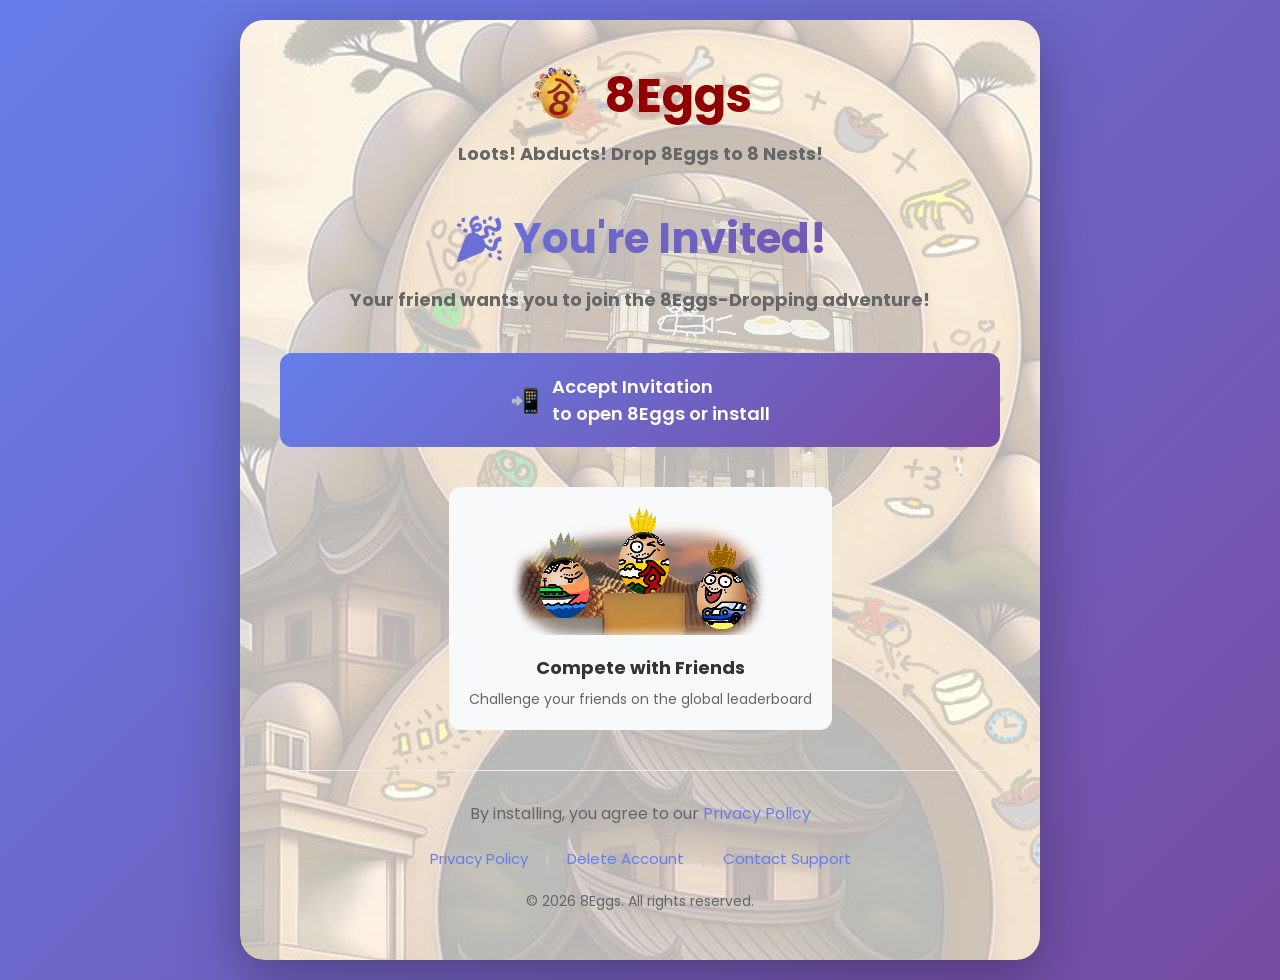
==== index.html @ 842ed227 "Update index.html" ====
<!DOCTYPE html>
<html lang="en">
<head>
    <meta charset="UTF-8">
    <meta name="viewport" content="width=device-width, initial-scale=1.0">
    <title>🎮 8 Eggs - Friend Invite</title>
    <link rel="stylesheet" href="style.css">
    <link rel="preconnect" href="https://fonts.googleapis.com">
    <link rel="preconnect" href="https://fonts.gstatic.com" crossorigin>
    <link href="https://fonts.googleapis.com/css2?family=Poppins:wght@400;500;600;700&display=swap" rel="stylesheet">
</head>
<!-- Custom Alert Modal -->
<div id="customAlert" style="display: none; position: fixed; top: 0; left: 0; width: 100%; height: 100%; background: rgba(0,0,0,0.5); z-index: 1000; justify-content: center; align-items: center;">
    <div style="background: white; padding: 30px; border-radius: 15px; text-align: center; max-width: 300px; box-shadow: 0 10px 30px rgba(0,0,0,0.3);">
        <p style="font-size: 18px; margin-bottom: 20px; color: #333;">Please install 8Eggs first!</p>
        <button onclick="hideCustomAlert()" style="background: #667eea; color: white; border: none; padding: 12px 24px; border-radius: 8px; font-size: 16px; cursor: pointer;">OK</button>
    </div>
</div>
<body>
    <div class="container">
        <div class="header">
            <div class="logo">
                <img src="8eggsSplash.png" alt="8Eggs" class="logo-image">
                <span>8Eggs</span>
            </div>
            <div class="tagline">Loots! Abducts! Drop 8Eggs to 8 Nests!</div>
        </div>
        
        <div class="hero">
            <h1>🎉 You're Invited!</h1>
            <p class="subtitle">Your friend wants you to join the 8Eggs-Dropping adventure!</p>
        </div>
        
        <div class="actions">
            <a href="https://play.google.com/store/apps/details?id=com.eighteggs.eighteggs" 
               class="btn btn-primary" id="installBtn">
                <span class="btn-icon">📲</span>
                <span class="btn-text">Accept Invitation<br>to open 8Eggs or install</span>
            </a>
        </div>
        
        <div class="features">
            <div class="feature">
                <img src="Rank_image.png" alt="Rank" class="feature-icon">
                <h3>Compete with Friends</h3>
                <p>Challenge your friends on the global leaderboard</p>
            </div>
        </div>
        
        <div class="footer">
            <p>By installing, you agree to our <a href="/privacy/">Privacy Policy</a></p>
    
            <div class="footer-links">
                <a href="/privacy/">Privacy Policy</a>
                <span class="separator">|</span>
                <a href="/delete-account/">Delete Account</a>
                <span class="separator">|</span>
                <a href="mailto:eighteggs702@gmail.com">Contact Support</a>
            </div>
    
            <p class="copyright">© 2026 8Eggs. All rights reserved.</p>
        </div>
    </div>
    
    <script src="script.js"></script>
</body>

</html>
---- style.css ----
* {
    margin: 0;
    padding: 0;
    box-sizing: border-box;
}

body {
    font-family: 'Poppins', sans-serif;
    background: linear-gradient(135deg, #667eea 0%, #764ba2 100%);
    min-height: 100vh;
    display: flex;
    justify-content: center;
    align-items: center;
    padding: 20px;
}

.container {
    max-width: 800px;
    width: 100%;
    background: 
        url('web_bkgrd_eggtown.jpg') center/cover no-repeat,
        white;
    border-radius: 24px;
    box-shadow: 0 20px 60px rgba(0, 0, 0, 0.3);
    overflow: hidden;
    padding: 40px;
    position: relative;
}

/* Add overlay for better text readability */
.container::before {
    content: '';
    position: absolute;
    top: 0;
    left: 0;
    right: 0;
    bottom: 0;
    background: rgba(255, 255, 255, 0.7);
    z-index: 1;
    border-radius: 24px;
}

/* Make sure content appears above overlay */
.container > * {
    position: relative;
    z-index: 2;
}

.header {
    text-align: center;
    margin-bottom: 40px;
}

.logo {
    display: flex;
    align-items: center;
    justify-content: center;
    gap: 15px;
    margin-bottom: 8px;
}

.logo img {
    max-height: 60px; /* ← FIX: Limits maximum height */
    width: auto;
    border-radius: 10px; /* Optional: add some rounding */
}

.logo span {
    font-size: 48px;
    font-weight: 700;
    color: #900000;
    font-family: 'Poppins', sans-serif;
}
.tagline {
    color: #666;
    font-size: 18px;
    font-weight: 500;
    font-weight: bold; /* NEW LINE */
}

.hero {
    text-align: center;
    margin-bottom: 40px;
}

h1 {
    font-size: 42px;
    color: #333;
    margin-bottom: 16px;
    background: linear-gradient(135deg, #667eea, #764ba2);
    -webkit-background-clip: text;
    -webkit-text-fill-color: transparent;
}

.subtitle {
    font-size: 18px;
    color: #666;
    margin-bottom: 32px;
    font-weight: bold; /* NEW LINE */
}

.friend-card {
    display: inline-flex;
    align-items: center;
    background: linear-gradient(135deg, #f6d365 0%, #fda085 100%);
    padding: 20px;
    border-radius: 16px;
    margin-top: 20px;
    max-width: 100%; /* NEW: Prevents overflow */
    box-sizing: border-box; /* NEW: Includes padding in width */
}

.egg-icon {
    font-size: 48px;
    margin-right: 20px;
}

.friend-info {
    text-align: left;
}

.friend-label {
    font-size: 14px;
    color: rgba(0, 0, 0, 0.7);
    margin-bottom: 4px;
}

.friend-code {
    font-size: 28px;
    font-weight: 700;
    color: #333;
    letter-spacing: 2px;
    /* NEW LINES FOR MOBILE */
    word-break: break-all;
    overflow-wrap: break-word;
    max-width: 100%;
    display: block;
}

.actions {
    display: flex;
    flex-direction: column;
    gap: 16px;
    margin-bottom: 40px;
}

.btn {
    display: flex;
    align-items: center;
    justify-content: center;
    padding: 20px;
    border-radius: 12px;
    text-decoration: none;
    font-weight: 600;
    font-size: 18px;
    transition: all 0.3s ease;
    border: none;
    cursor: pointer;
}

.btn-primary {
    background: linear-gradient(135deg, #667eea 0%, #764ba2 100%);
    color: white;
}

.btn-secondary {
    background: white;
    color: #667eea;
    border: 2px solid #667eea;
}

.btn:hover {
    transform: translateY(-3px);
    box-shadow: 0 10px 30px rgba(0, 0, 0, 0.2);
}

.btn-icon {
    font-size: 24px;
    margin-right: 12px;
}

.features {
    display: grid;
    grid-template-columns: repeat(auto-fit, minmax(200px, 1fr));
    gap: 24px;
    margin-bottom: 40px;
}

.feature {
    text-align: center;
    padding: 20px;
    border-radius: 12px;
    background: #f8f9fa;
    max-width: 100%;      /* NEW: Prevents overflow */
    box-sizing: border-box; /* NEW: Includes padding in width */
    margin: 0 auto;       /* NEW: Centers if needed */
}

/* Force image to respect container boundaries */
.feature-icon {
    width: 256px;
    height: 128px;
    margin-bottom: 12px;
    display: block;
    margin-left: auto;
    margin-right: auto;
    object-fit: contain;
    max-width: 100%;
    max-height: 100%;
    /* NEW: Ensures image element itself is constrained */
    display: inline-flex;
    justify-content: center;
    align-items: center;
}

/* Target the actual img element inside */
.feature-icon img {
    max-width: 100%;
    max-height: 100%;
    object-fit: contain;
}

.feature h3 {
    font-size: 18px;
    color: #333;
    margin-bottom: 8px;
}

.feature p {
    font-size: 14px;
    color: #666;
}

.footer {
    text-align: center;
    padding-top: 30px;
    border-top: 1px solid #eee;
}

.footer a {
    color: #667eea;
    text-decoration: none;
}

.footer p {
    color: #666;
    margin-bottom: 8px;
}

.copyright {
    font-size: 14px;
    color: #999;
}

/* Add this new section for footer links */
.footer-links {
    margin: 15px 0;
    font-size: 15px;
    line-height: 1.8;
}

.footer-links a {
    color: #667eea;
    text-decoration: none;
    margin: 0 8px;
    padding: 4px 0;
    display: inline-block;
}

.footer-links a:hover {
    text-decoration: underline;
    color: #764ba2;
}

.footer-links .separator {
    color: #ccc;
    margin: 0 5px;
}

@media (max-width: 600px) {
    .container {
        padding: 24px;
    }
    
    h1 {
        font-size: 32px;
    }
    
    .friend-card {
        flex-direction: column;
        text-align: center;
        padding: 20px;
        width: 100%; /* NEW: Makes it fit the container */
        margin-left: auto;
        margin-right: auto;
    }
    
    .egg-icon {
        margin-right: 0;
        margin-bottom: 16px;
    }
    
    .features {
        grid-template-columns: 1fr;
    }

}
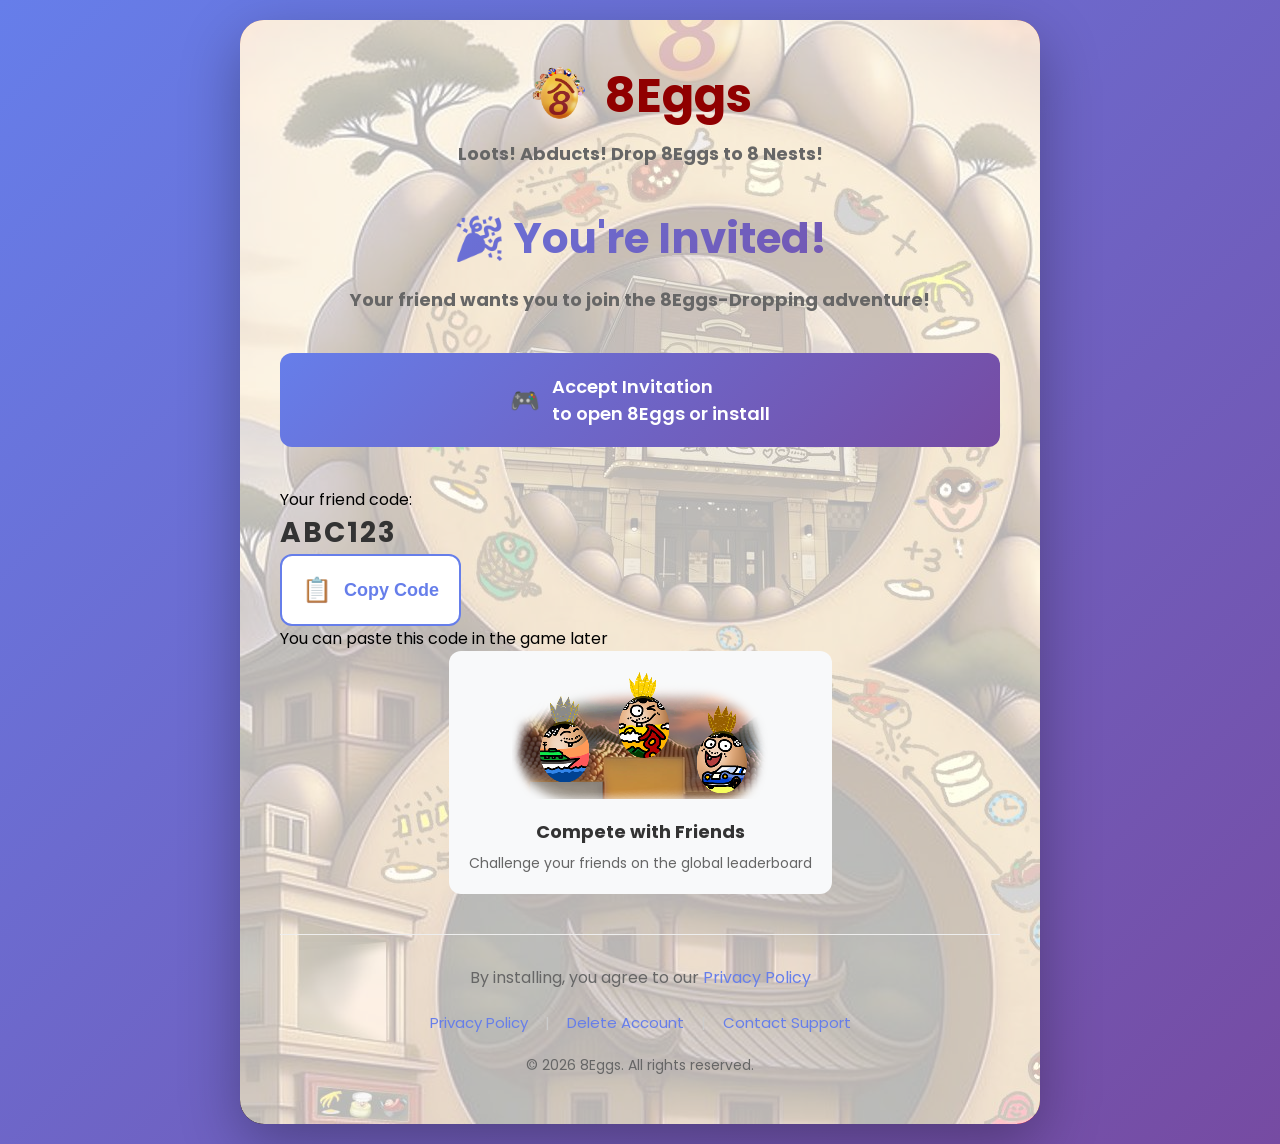
==== commit afeb73d5: "Update index.html" ====
--- a/index.html
+++ b/index.html
@@ -32,12 +32,22 @@
         </div>
         
         <div class="actions">
-            <a href="https://play.google.com/store/apps/details?id=com.eighteggs.eighteggs" 
-               class="btn btn-primary" id="installBtn">
-                <span class="btn-icon">📲</span>
+            <!-- Button 1: Main invitation button -->
+            <a href="#" class="btn btn-primary" id="inviteBtn">
+                <span class="btn-icon">🎮</span>
                 <span class="btn-text">Accept Invitation<br>to open 8Eggs or install</span>
             </a>
         </div>
+        <!-- Button 2: Manual copy section -->
+        <div class="manual-copy">
+            <p>Your friend code: <span id="copyCode" class="friend-code">ABC123</span></p>
+            <button class="btn btn-secondary" id="copyBtn">
+                <span class="btn-icon">📋</span>
+                <span class="btn-text">Copy Code</span>
+            </button>
+            <p class="small-text">You can paste this code in the game later</p>
+        </div>
+
         
         <div class="features">
             <div class="feature">
@@ -80,3 +90,4 @@
 
 
 
+
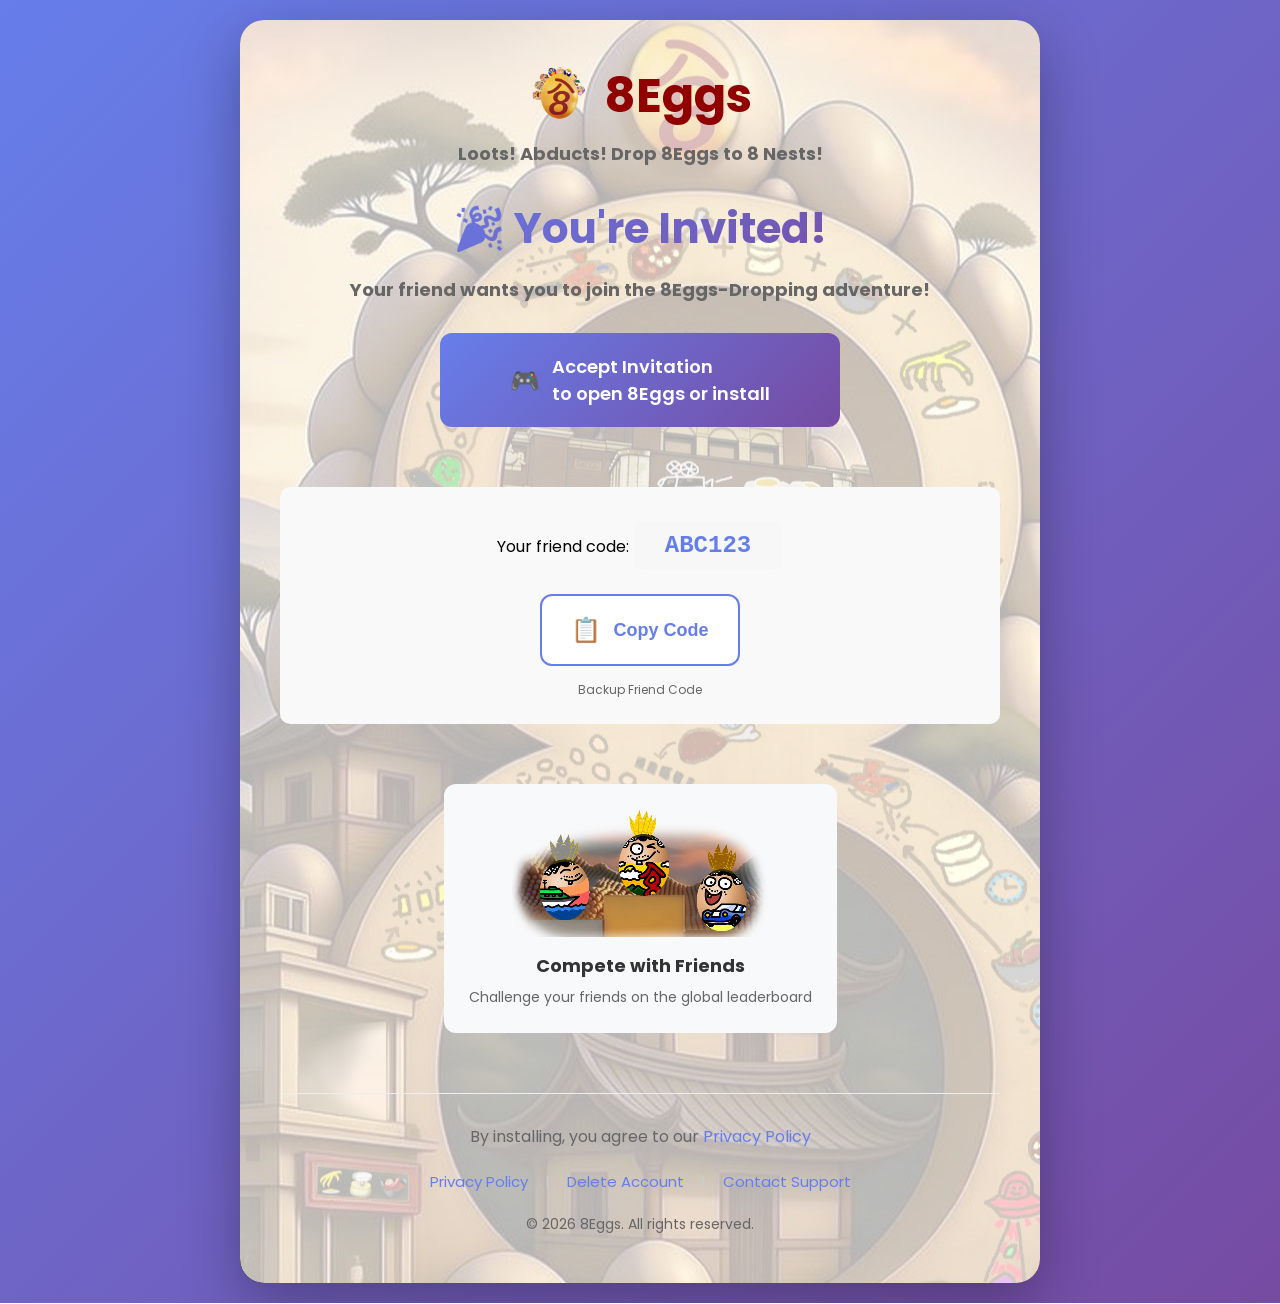
==== commit fac1928f: "Update index.html" ====
--- a/index.html
+++ b/index.html
@@ -45,7 +45,7 @@
                 <span class="btn-icon">📋</span>
                 <span class="btn-text">Copy Code</span>
             </button>
-            <p class="small-text">You can paste this code in the game later</p>
+            <p class="small-text">Backup Friend Code</p>
         </div>
 
         
@@ -91,3 +91,4 @@
 
 
 
+
--- a/style.css
+++ b/style.css
@@ -1,3 +1,5 @@
+/* style.css - Complete fixed version */
+
 * {
     margin: 0;
     padding: 0;
@@ -25,6 +27,11 @@
     overflow: hidden;
     padding: 40px;
     position: relative;
+    /* Centering fixes */
+    margin: 0 auto;
+    display: flex;
+    flex-direction: column;
+    align-items: center;
 }
 
 /* Add overlay for better text readability */
@@ -44,11 +51,22 @@
 .container > * {
     position: relative;
     z-index: 2;
+    /* Equal margins for all sections */
+    margin: 30px 0;
+}
+
+/* Remove margin from first and last child */
+.container > *:first-child {
+    margin-top: 0;
+}
+
+.container > *:last-child {
+    margin-bottom: 0;
 }
 
 .header {
     text-align: center;
-    margin-bottom: 40px;
+    margin-bottom: 0;
 }
 
 .logo {
@@ -60,9 +78,9 @@
 }
 
 .logo img {
-    max-height: 60px; /* ← FIX: Limits maximum height */
+    max-height: 60px;
     width: auto;
-    border-radius: 10px; /* Optional: add some rounding */
+    border-radius: 10px;
 }
 
 .logo span {
@@ -71,16 +89,17 @@
     color: #900000;
     font-family: 'Poppins', sans-serif;
 }
+
 .tagline {
     color: #666;
     font-size: 18px;
-    font-weight: 500;
-    font-weight: bold; /* NEW LINE */
+    font-weight: bold;
+    text-align: center;
 }
 
 .hero {
     text-align: center;
-    margin-bottom: 40px;
+    margin-bottom: 0;
 }
 
 h1 {
@@ -90,13 +109,15 @@
     background: linear-gradient(135deg, #667eea, #764ba2);
     -webkit-background-clip: text;
     -webkit-text-fill-color: transparent;
+    text-align: center;
 }
 
 .subtitle {
     font-size: 18px;
     color: #666;
-    margin-bottom: 32px;
-    font-weight: bold; /* NEW LINE */
+    margin-bottom: 0;
+    font-weight: bold;
+    text-align: center;
 }
 
 .friend-card {
@@ -106,8 +127,8 @@
     padding: 20px;
     border-radius: 16px;
     margin-top: 20px;
-    max-width: 100%; /* NEW: Prevents overflow */
-    box-sizing: border-box; /* NEW: Includes padding in width */
+    max-width: 100%;
+    box-sizing: border-box;
 }
 
 .egg-icon {
@@ -126,22 +147,55 @@
 }
 
 .friend-code {
-    font-size: 28px;
-    font-weight: 700;
-    color: #333;
-    letter-spacing: 2px;
-    /* NEW LINES FOR MOBILE */
-    word-break: break-all;
-    overflow-wrap: break-word;
-    max-width: 100%;
-    display: block;
+    font-weight: bold;
+    color: #667eea;
+    background: #f7f7f7;
+    padding: 10px 20px;
+    border-radius: 8px;
+    font-family: monospace;
+    font-size: 24px;
+    display: inline-block;
+    text-align: center;
+    margin: 10px 0;
+    min-width: 150px;
+}
+
+.copy-button-container {
+    display: flex;
+    justify-content: center;
+    margin: 20px 0;
+}
+
+.manual-copy {
+    background: #f9f9f9;
+    border-radius: 10px;
+    text-align: center;
+    padding: 25px;
+    width: 100%;
+    display: flex;
+    flex-direction: column;
+    align-items: center;
+    gap: 15px;
+    margin: 30px 0;
+}
+
+.manual-copy p {
+    margin: 0;
+    text-align: center;
+}
+
+.small-text {
+    font-size: 12px;
+    color: #666;
+    margin-top: 5px;
 }
 
 .actions {
     display: flex;
     flex-direction: column;
     gap: 16px;
-    margin-bottom: 40px;
+    margin: 30px 0;
+    width: 100%;
 }
 
 .btn {
@@ -156,6 +210,9 @@
     transition: all 0.3s ease;
     border: none;
     cursor: pointer;
+    width: 100%;
+    max-width: 400px;
+    margin: 0 auto;
 }
 
 .btn-primary {
@@ -167,6 +224,7 @@
     background: white;
     color: #667eea;
     border: 2px solid #667eea;
+    width: 200px;
 }
 
 .btn:hover {
@@ -183,58 +241,54 @@
     display: grid;
     grid-template-columns: repeat(auto-fit, minmax(200px, 1fr));
     gap: 24px;
-    margin-bottom: 40px;
+    margin: 30px 0;
+    width: 100%;
 }
 
 .feature {
     text-align: center;
-    padding: 20px;
+    padding: 25px;
     border-radius: 12px;
     background: #f8f9fa;
-    max-width: 100%;      /* NEW: Prevents overflow */
-    box-sizing: border-box; /* NEW: Includes padding in width */
-    margin: 0 auto;       /* NEW: Centers if needed */
-}
-
-/* Force image to respect container boundaries */
+    max-width: 100%;
+    box-sizing: border-box;
+    margin: 0 auto;
+    display: flex;
+    flex-direction: column;
+    align-items: center;
+}
+
 .feature-icon {
     width: 256px;
     height: 128px;
-    margin-bottom: 12px;
+    margin-bottom: 15px;
     display: block;
     margin-left: auto;
     margin-right: auto;
     object-fit: contain;
     max-width: 100%;
     max-height: 100%;
-    /* NEW: Ensures image element itself is constrained */
-    display: inline-flex;
-    justify-content: center;
-    align-items: center;
-}
-
-/* Target the actual img element inside */
-.feature-icon img {
-    max-width: 100%;
-    max-height: 100%;
-    object-fit: contain;
 }
 
 .feature h3 {
     font-size: 18px;
     color: #333;
     margin-bottom: 8px;
+    text-align: center;
 }
 
 .feature p {
     font-size: 14px;
     color: #666;
+    text-align: center;
 }
 
 .footer {
     text-align: center;
     padding-top: 30px;
     border-top: 1px solid #eee;
+    margin: 30px 0 0 0;
+    width: 100%;
 }
 
 .footer a {
@@ -245,6 +299,7 @@
 .footer p {
     color: #666;
     margin-bottom: 8px;
+    text-align: center;
 }
 
 .copyright {
@@ -252,11 +307,11 @@
     color: #999;
 }
 
-/* Add this new section for footer links */
 .footer-links {
     margin: 15px 0;
     font-size: 15px;
     line-height: 1.8;
+    text-align: center;
 }
 
 .footer-links a {
@@ -290,7 +345,7 @@
         flex-direction: column;
         text-align: center;
         padding: 20px;
-        width: 100%; /* NEW: Makes it fit the container */
+        width: 100%;
         margin-left: auto;
         margin-right: auto;
     }
@@ -303,35 +358,22 @@
     .features {
         grid-template-columns: 1fr;
     }
-
-}
-
-
-
-
-
-
-
-
-
-
-
-
-
-
-
-
-
-
-
-
-
-
-
-
-
-
-
-
-
-
+    
+    .container > * {
+        margin: 25px 0;
+    }
+    
+    .btn {
+        width: 100%;
+        max-width: 100%;
+    }
+    
+    .feature {
+        max-width: 100%;
+    }
+    
+    .btn-secondary {
+        width: 100%;
+        max-width: 200px;
+    }
+}
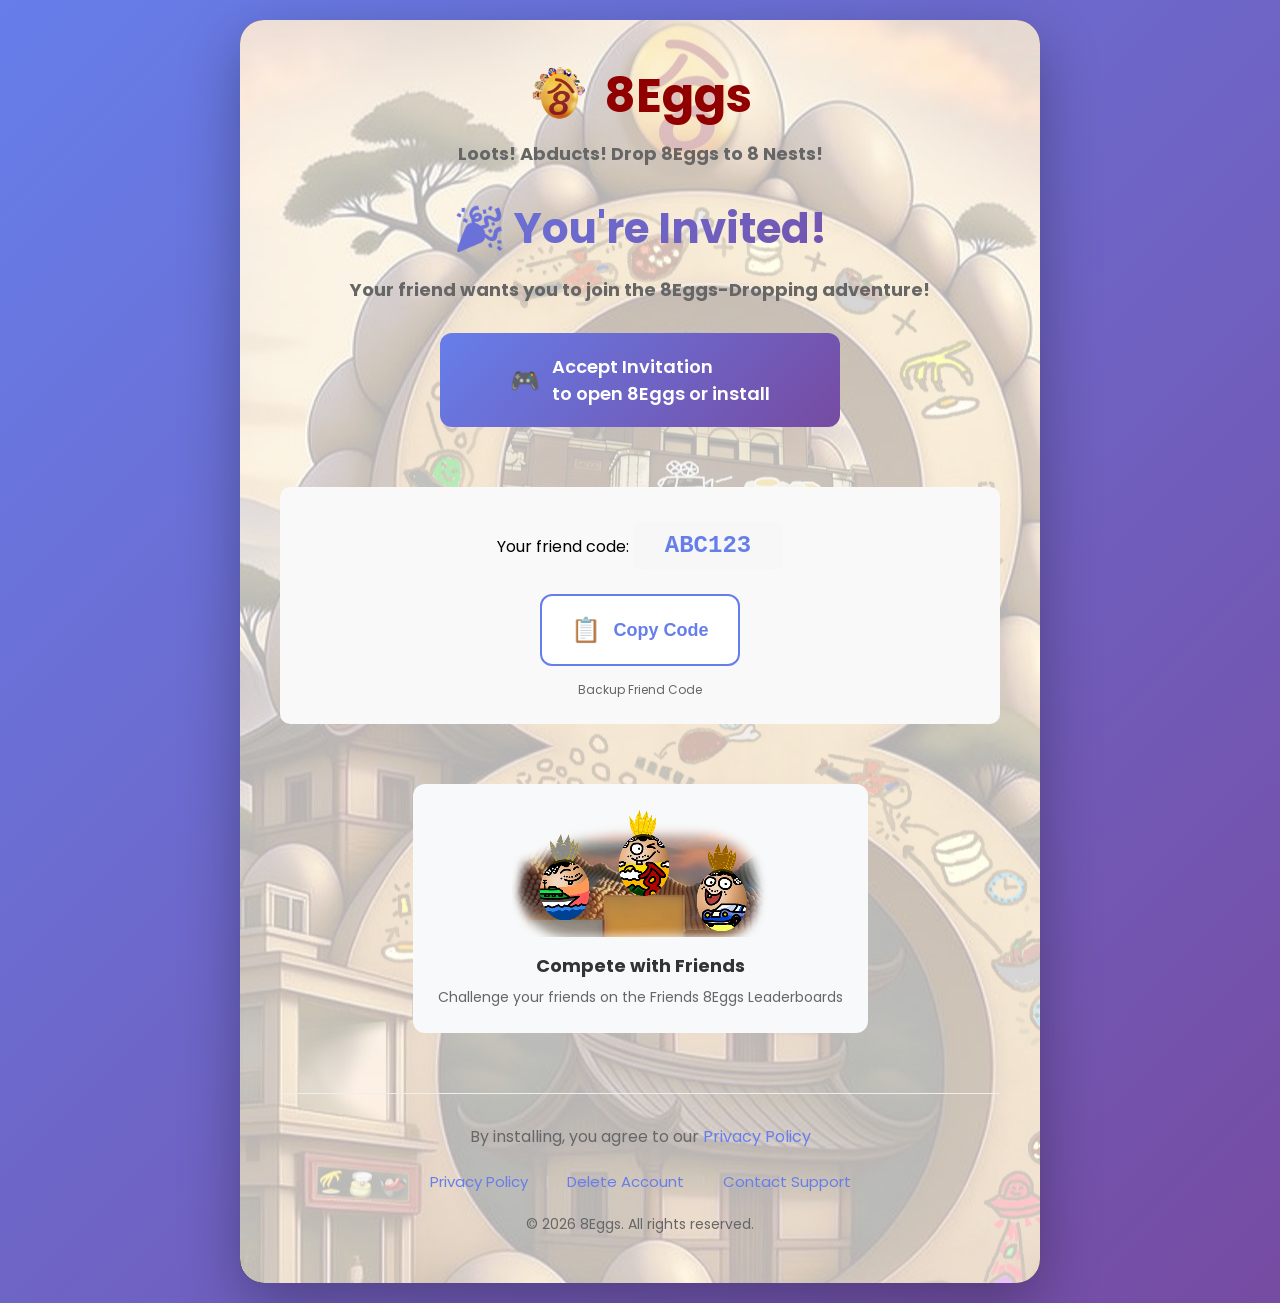
==== commit ebbab960: "Update index.html" ====
--- a/index.html
+++ b/index.html
@@ -53,7 +53,7 @@
             <div class="feature">
                 <img src="Rank_image.png" alt="Rank" class="feature-icon">
                 <h3>Compete with Friends</h3>
-                <p>Challenge your friends on the global leaderboard</p>
+                <p>Challenge your friends on the Friends 8Eggs Leaderboards</p>
             </div>
         </div>
         
@@ -92,3 +92,4 @@
 
 
 
+
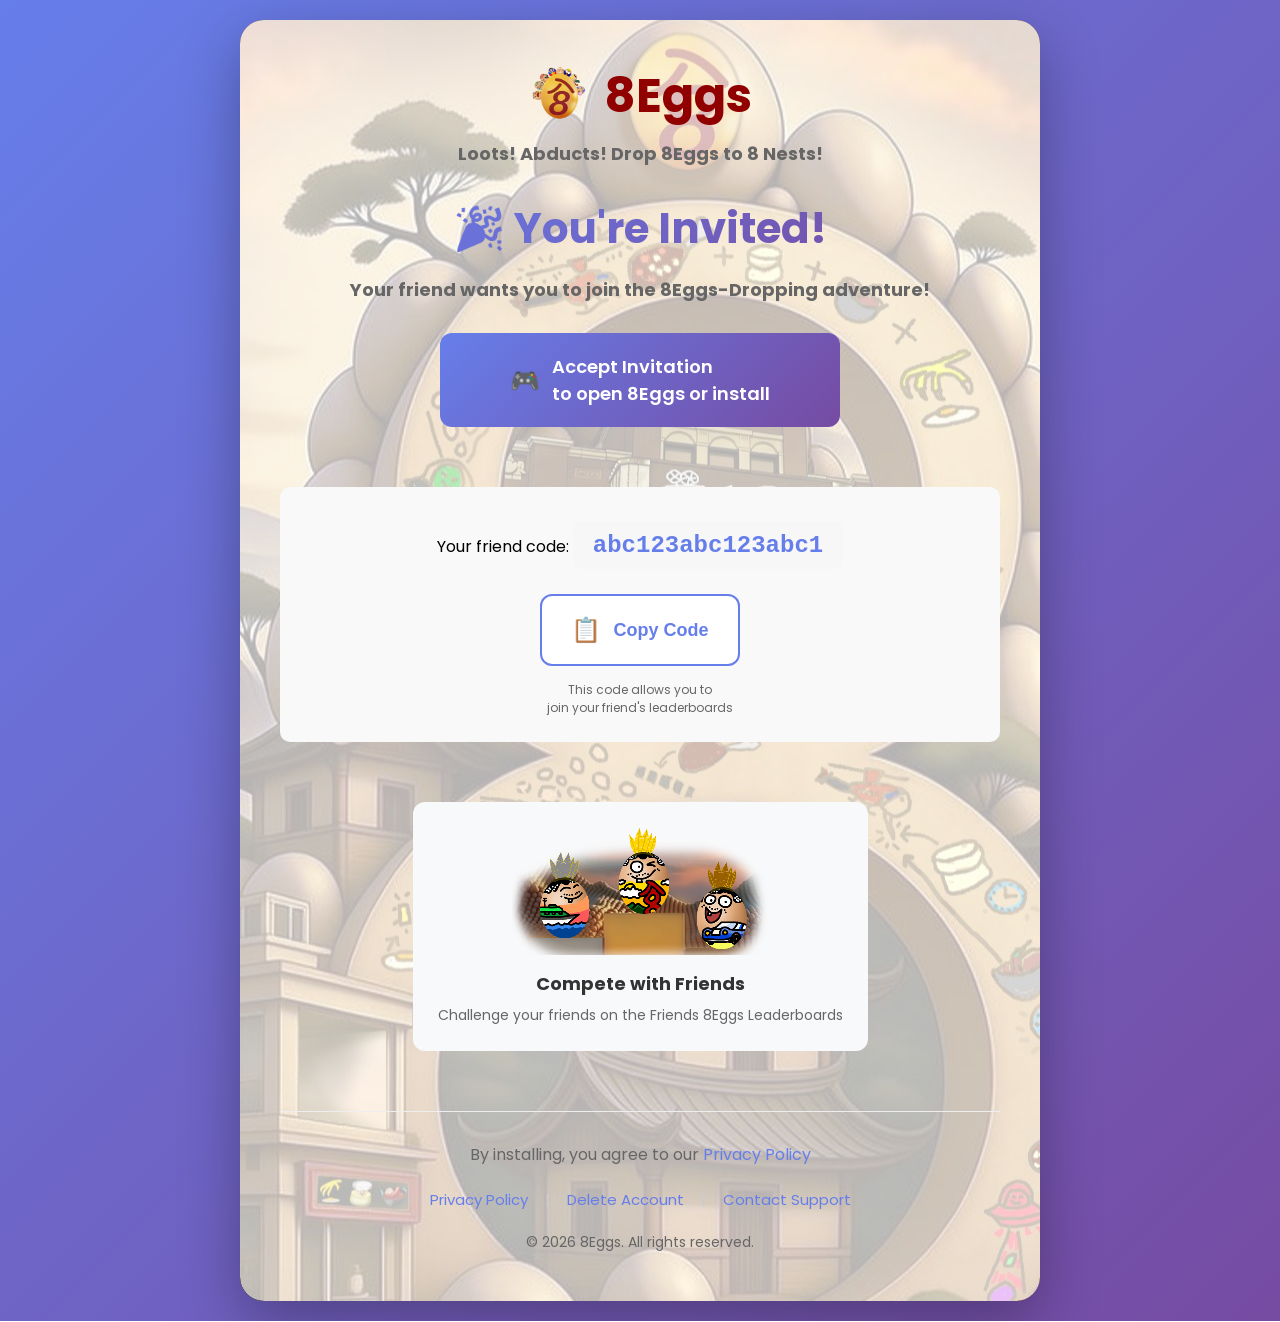
==== commit 4c7ec39d: "Update index.html" ====
--- a/index.html
+++ b/index.html
@@ -45,7 +45,7 @@
                 <span class="btn-icon">📋</span>
                 <span class="btn-text">Copy Code</span>
             </button>
-            <p class="small-text">Backup Friend Code</p>
+            <p class="small-text">This code allows you to<br>join your friend's leaderboards</p>
         </div>
 
         
@@ -93,3 +93,4 @@
 
 
 
+
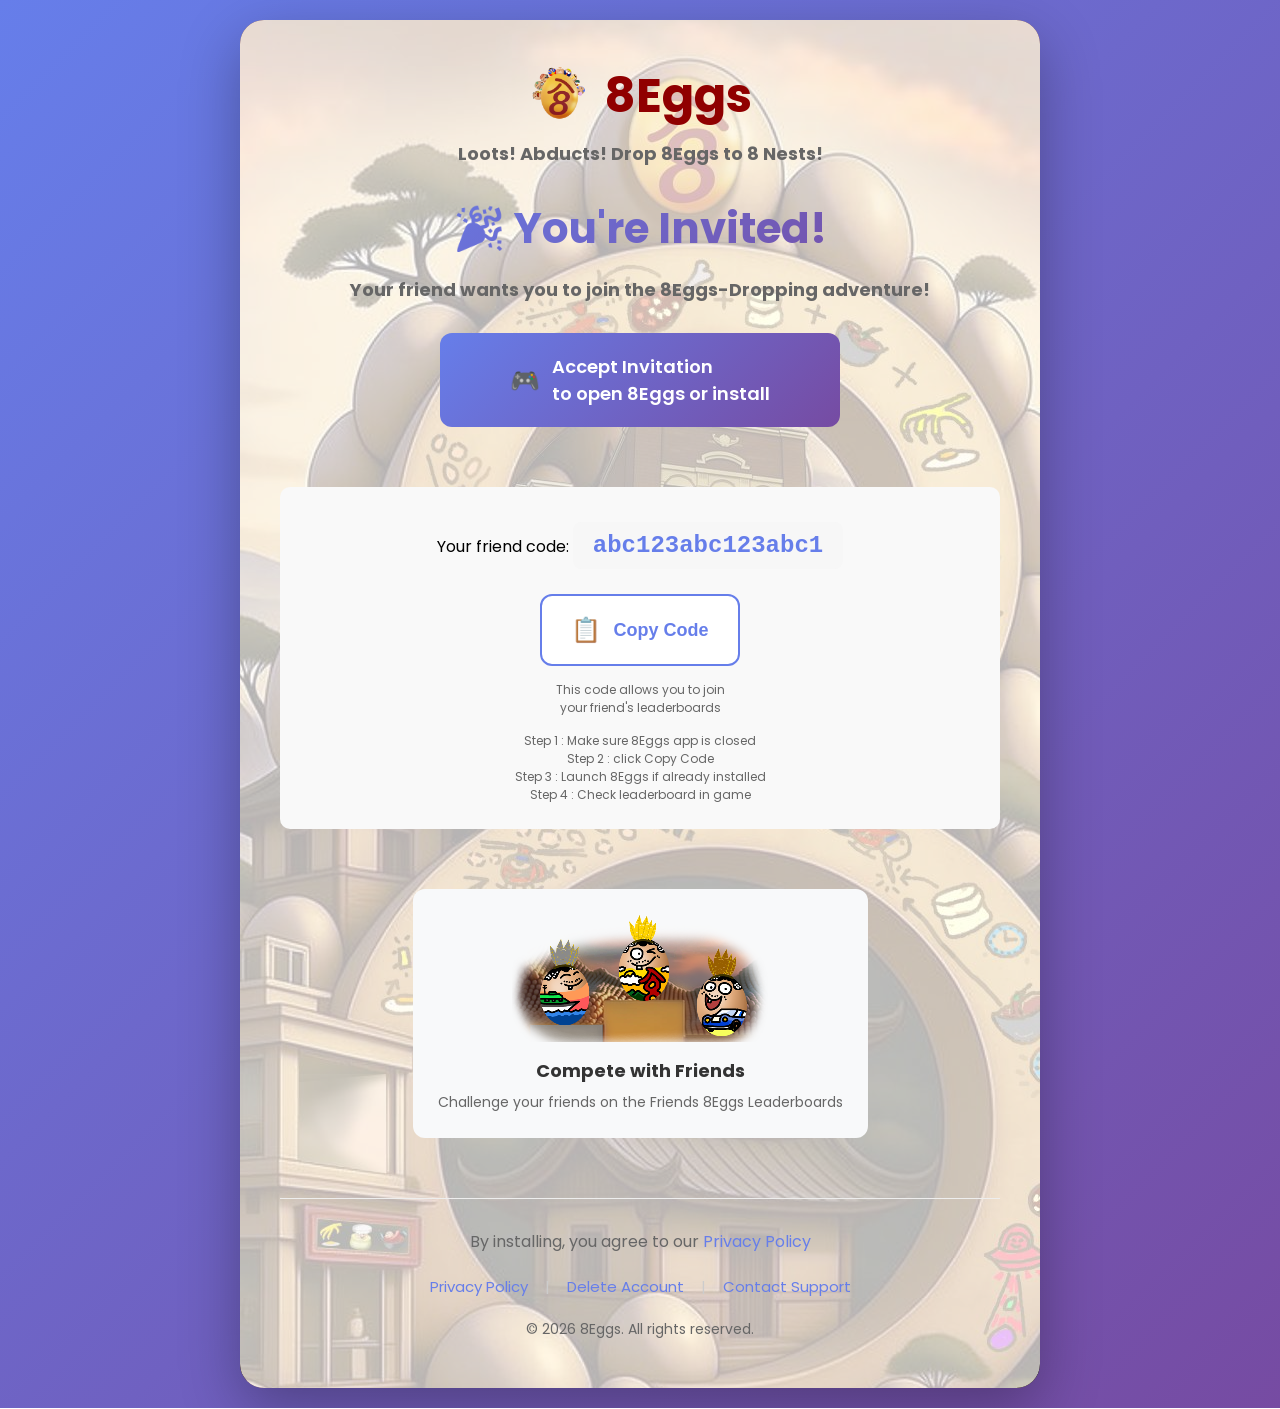
==== commit a0e82a94: "Update index.html" ====
--- a/index.html
+++ b/index.html
@@ -45,7 +45,8 @@
                 <span class="btn-icon">📋</span>
                 <span class="btn-text">Copy Code</span>
             </button>
-            <p class="small-text">This code allows you to<br>join your friend's leaderboards</p>
+            <p class="small-text">This code allows you to join<br>your friend's leaderboards</p>
+            <p class="small-text">Step 1 : Make sure 8Eggs app is closed<br>Step 2 : click Copy Code<br>Step 3 : Launch 8Eggs if already installed<br>Step 4 : Check leaderboard in game</p>
         </div>
 
         
@@ -94,3 +95,4 @@
 
 
 
+
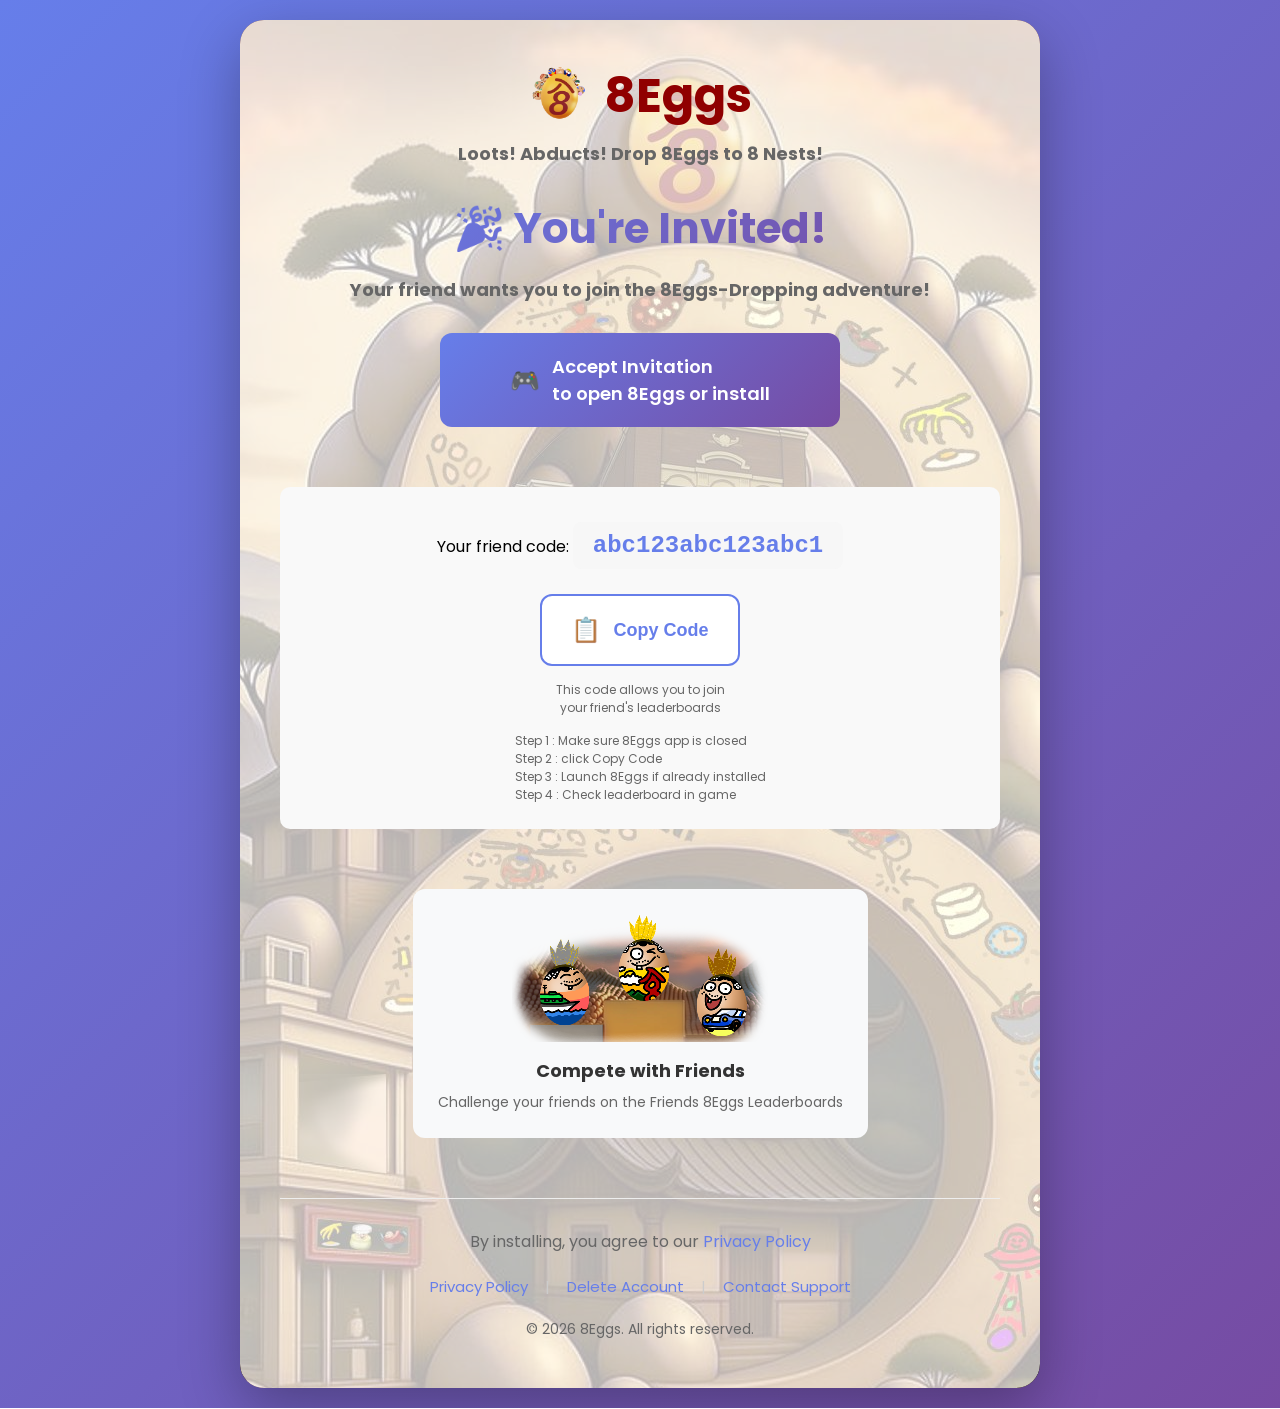
==== commit 45732c15: "Update index.html" ====
--- a/index.html
+++ b/index.html
@@ -46,7 +46,12 @@
                 <span class="btn-text">Copy Code</span>
             </button>
             <p class="small-text">This code allows you to join<br>your friend's leaderboards</p>
-            <p class="small-text">Step 1 : Make sure 8Eggs app is closed<br>Step 2 : click Copy Code<br>Step 3 : Launch 8Eggs if already installed<br>Step 4 : Check leaderboard in game</p>
+            <p class="small-text" style="text-align: left;">
+                Step 1 : Make sure 8Eggs app is closed<br>
+                Step 2 : click Copy Code<br>
+                Step 3 : Launch 8Eggs if already installed<br>
+                Step 4 : Check leaderboard in game
+            </p>
         </div>
 
         
@@ -96,3 +101,4 @@
 
 
 
+
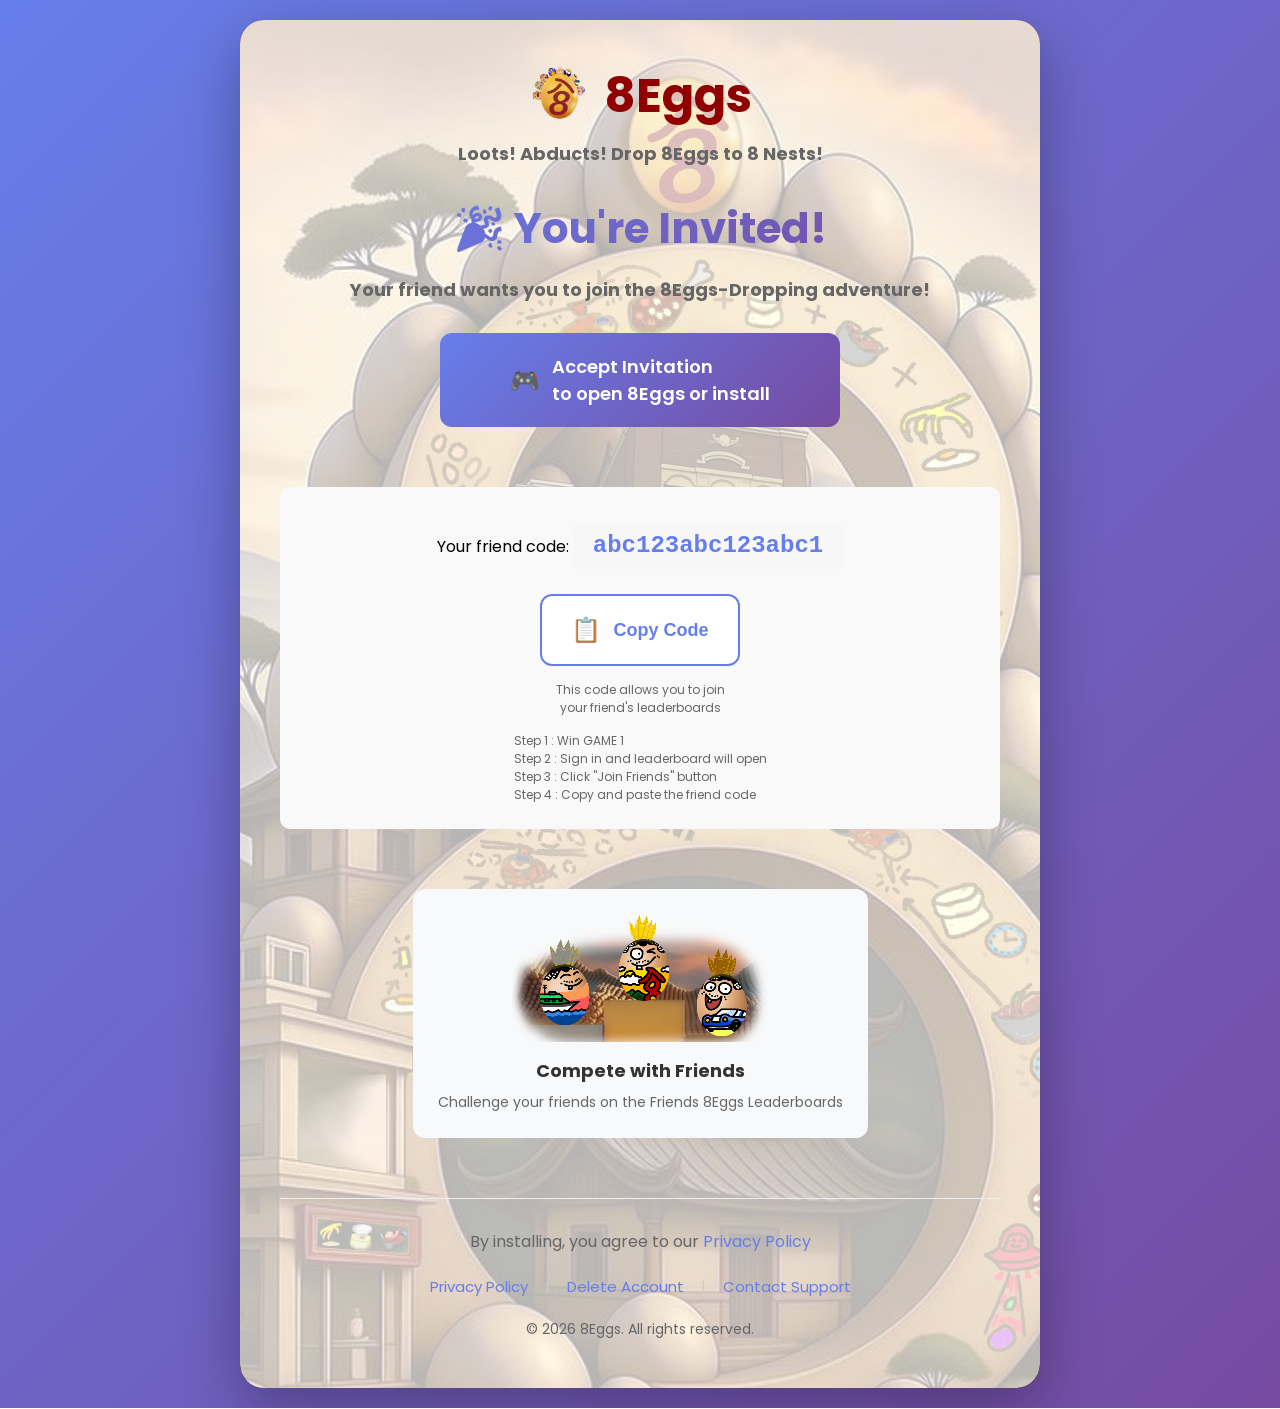
==== commit f7ee28df: "Update index.html" ====
--- a/index.html
+++ b/index.html
@@ -47,10 +47,10 @@
             </button>
             <p class="small-text">This code allows you to join<br>your friend's leaderboards</p>
             <p class="small-text" style="text-align: left;">
-                Step 1 : Make sure 8Eggs app is closed<br>
-                Step 2 : click Copy Code<br>
-                Step 3 : Launch 8Eggs if already installed<br>
-                Step 4 : Check leaderboard in game
+                Step 1 : Win GAME 1<br>
+                Step 2 : Sign in and leaderboard will open<br>
+                Step 3 : Click "Join Friends" button<br>
+                Step 4 : Copy and paste the friend code<br>
             </p>
         </div>
 
@@ -102,3 +102,4 @@
 
 
 
+
